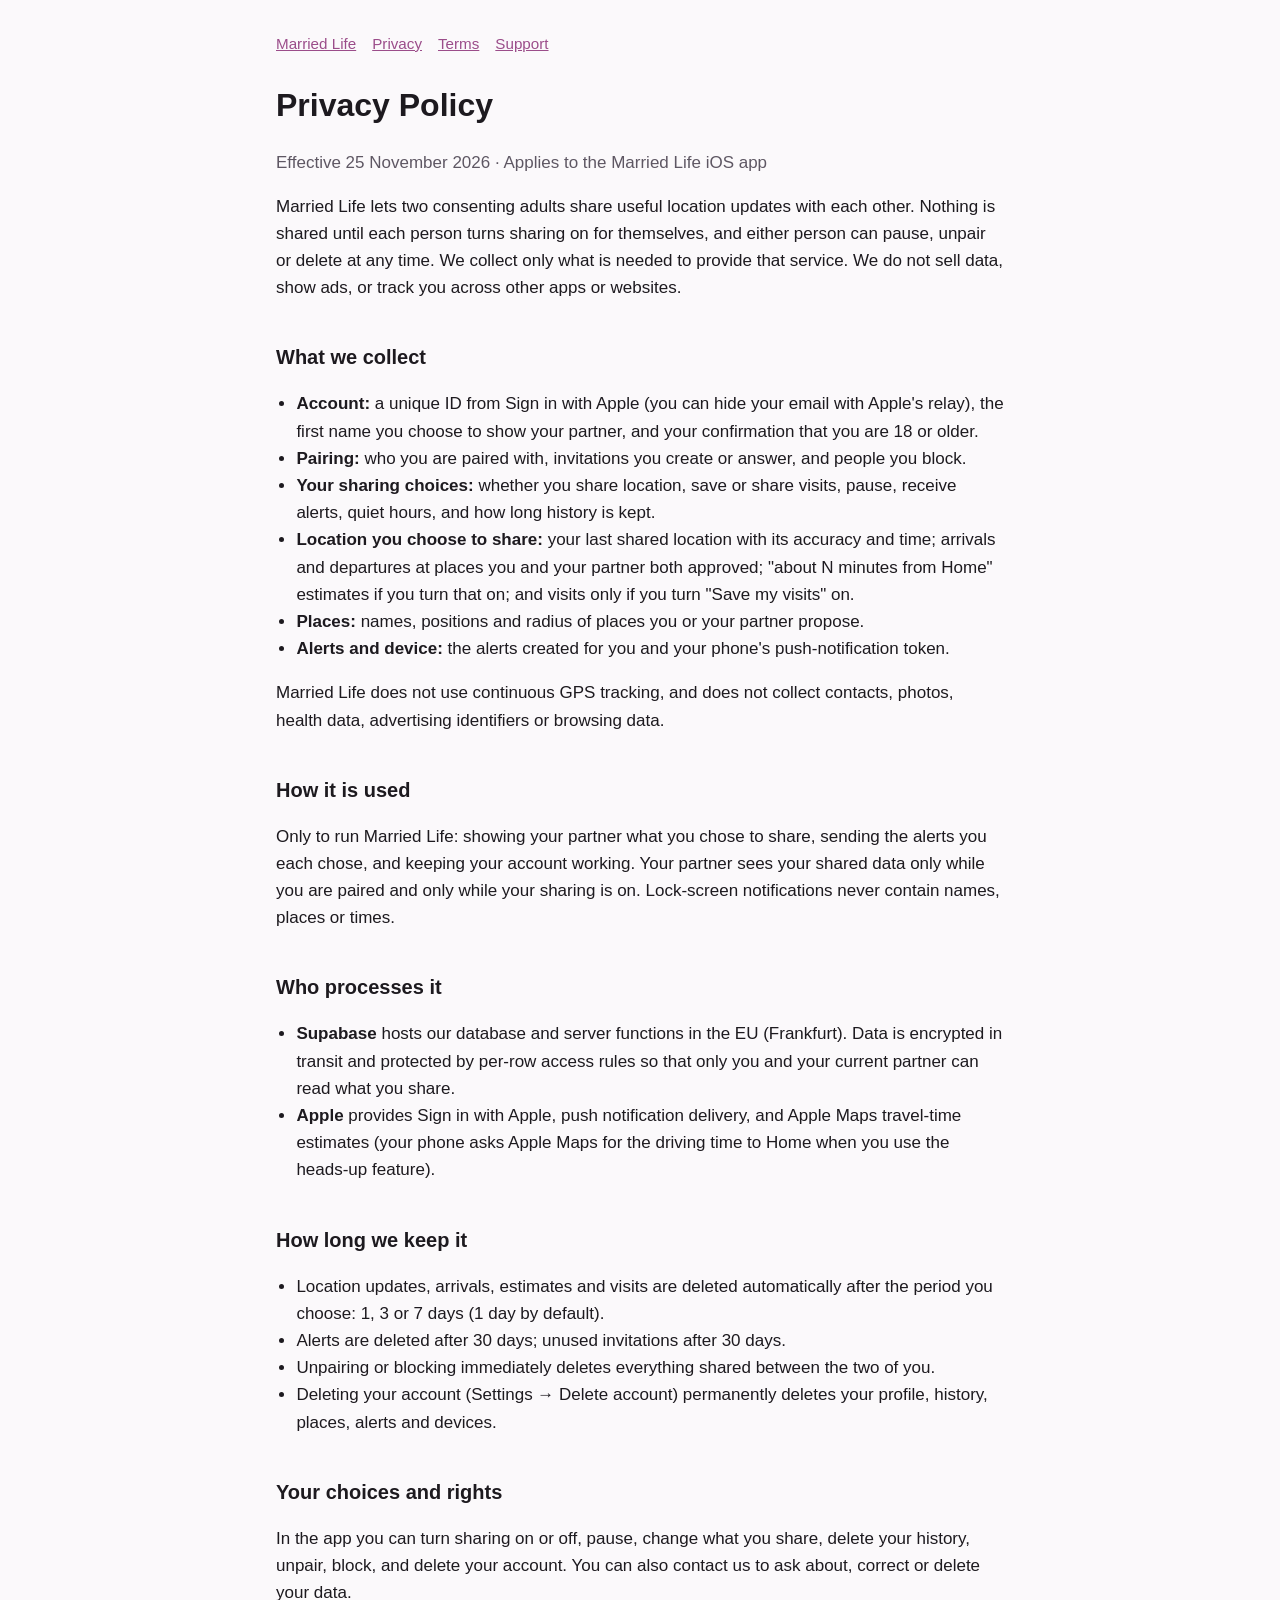
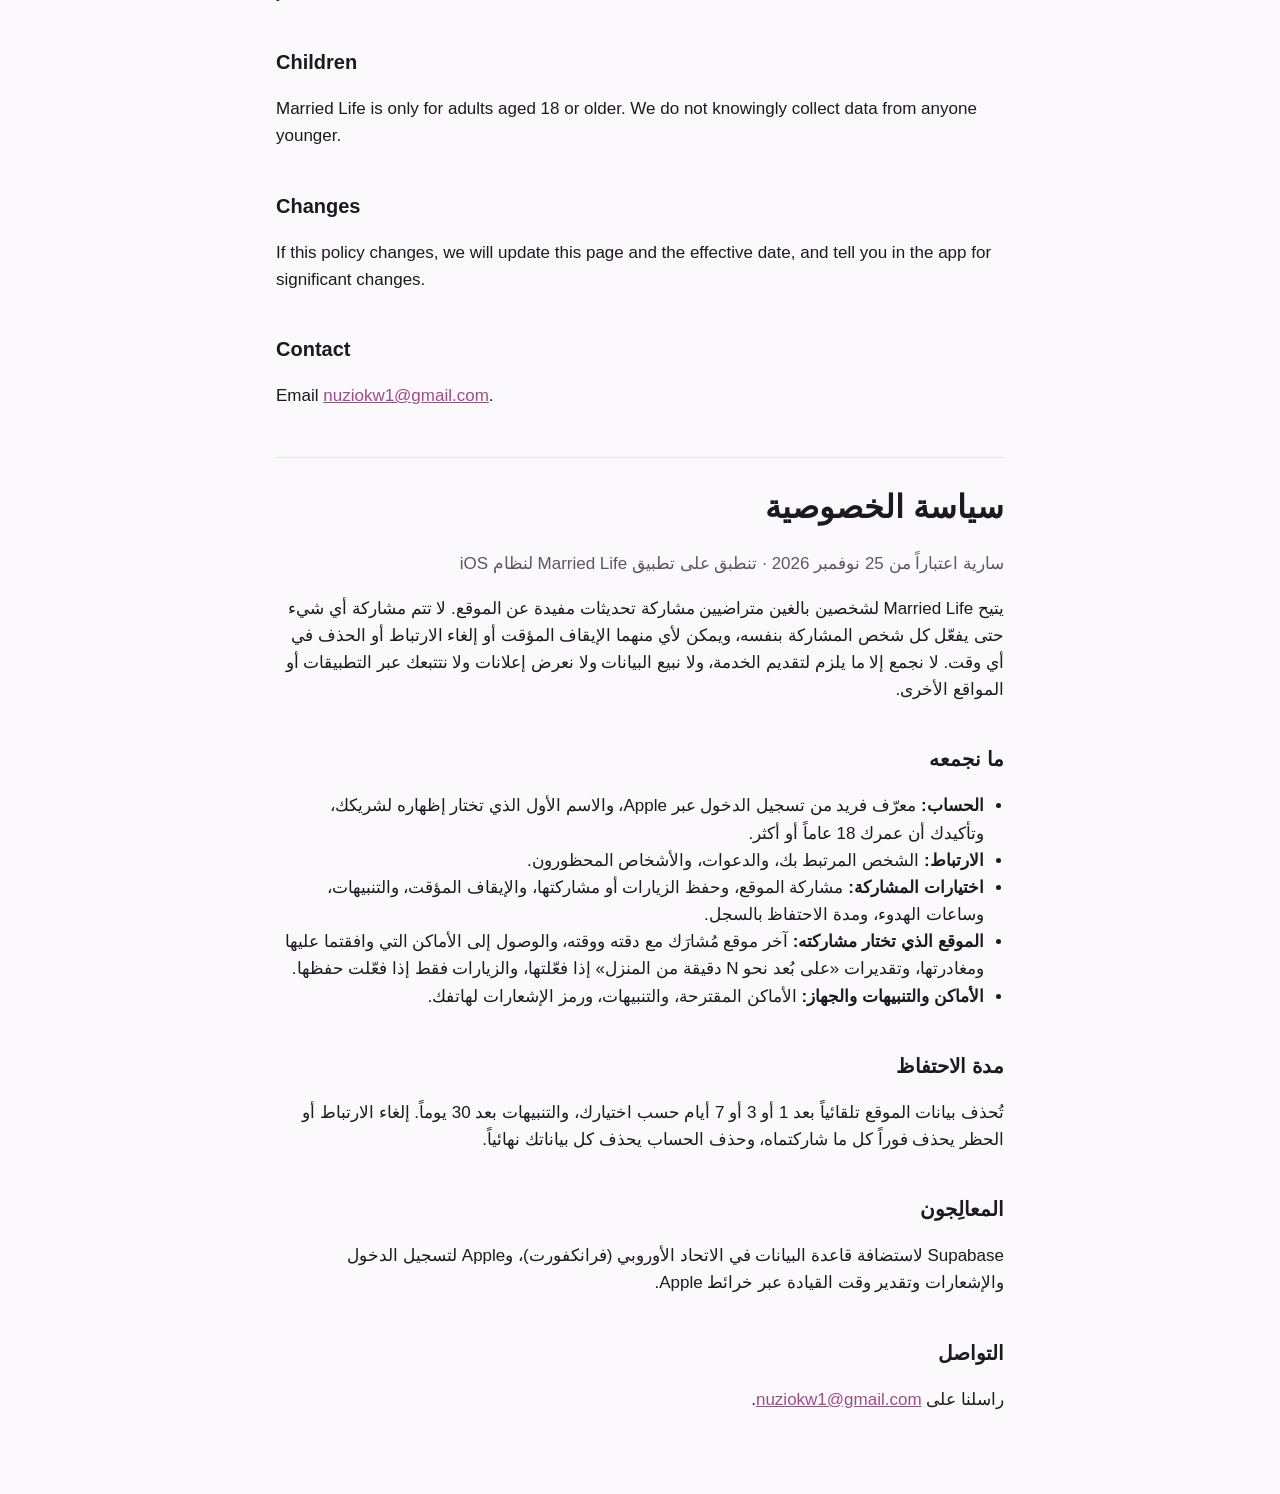
==== privacy.html @ 3875cae5 "Married Life privacy policy, terms and support pages" ====
<!doctype html>
<html lang="en"><head><meta charset="utf-8"><meta name="viewport" content="width=device-width, initial-scale=1">
<title>Married Life Privacy Policy</title><link rel="stylesheet" href="style.css"></head>
<body><main>
<nav><a href="./">Married Life</a><a href="privacy.html">Privacy</a><a href="terms.html">Terms</a><a href="support.html">Support</a></nav>
<h1>Privacy Policy</h1>
<p class="muted">Effective 25 November 2026 · Applies to the Married Life iOS app</p>

<p>Married Life lets two consenting adults share useful location updates with each other. Nothing is shared until each person turns sharing on for themselves, and either person can pause, unpair or delete at any time. We collect only what is needed to provide that service. We do not sell data, show ads, or track you across other apps or websites.</p>

<h2>What we collect</h2>
<ul>
<li><strong>Account:</strong> a unique ID from Sign in with Apple (you can hide your email with Apple's relay), the first name you choose to show your partner, and your confirmation that you are 18 or older.</li>
<li><strong>Pairing:</strong> who you are paired with, invitations you create or answer, and people you block.</li>
<li><strong>Your sharing choices:</strong> whether you share location, save or share visits, pause, receive alerts, quiet hours, and how long history is kept.</li>
<li><strong>Location you choose to share:</strong> your last shared location with its accuracy and time; arrivals and departures at places you and your partner both approved; "about N minutes from Home" estimates if you turn that on; and visits only if you turn "Save my visits" on.</li>
<li><strong>Places:</strong> names, positions and radius of places you or your partner propose.</li>
<li><strong>Alerts and device:</strong> the alerts created for you and your phone's push-notification token.</li>
</ul>
<p>Married Life does not use continuous GPS tracking, and does not collect contacts, photos, health data, advertising identifiers or browsing data.</p>

<h2>How it is used</h2>
<p>Only to run Married Life: showing your partner what you chose to share, sending the alerts you each chose, and keeping your account working. Your partner sees your shared data only while you are paired and only while your sharing is on. Lock-screen notifications never contain names, places or times.</p>

<h2>Who processes it</h2>
<ul>
<li><strong>Supabase</strong> hosts our database and server functions in the EU (Frankfurt). Data is encrypted in transit and protected by per-row access rules so that only you and your current partner can read what you share.</li>
<li><strong>Apple</strong> provides Sign in with Apple, push notification delivery, and Apple Maps travel-time estimates (your phone asks Apple Maps for the driving time to Home when you use the heads-up feature).</li>
</ul>

<h2>How long we keep it</h2>
<ul>
<li>Location updates, arrivals, estimates and visits are deleted automatically after the period you choose: 1, 3 or 7 days (1 day by default).</li>
<li>Alerts are deleted after 30 days; unused invitations after 30 days.</li>
<li>Unpairing or blocking immediately deletes everything shared between the two of you.</li>
<li>Deleting your account (Settings → Delete account) permanently deletes your profile, history, places, alerts and devices.</li>
</ul>

<h2>Your choices and rights</h2>
<p>In the app you can turn sharing on or off, pause, change what you share, delete your history, unpair, block, and delete your account. You can also contact us to ask about, correct or delete your data.</p>

<h2>Children</h2>
<p>Married Life is only for adults aged 18 or older. We do not knowingly collect data from anyone younger.</p>

<h2>Changes</h2>
<p>If this policy changes, we will update this page and the effective date, and tell you in the app for significant changes.</p>

<h2>Contact</h2>
<p>Email <a href="mailto:nuziokw1@gmail.com">nuziokw1@gmail.com</a>.</p>

<section class="ar" lang="ar">
<h1>سياسة الخصوصية</h1>
<p class="muted">سارية اعتباراً من 25 نوفمبر 2026 · تنطبق على تطبيق Married Life لنظام iOS</p>
<p>يتيح Married Life لشخصين بالغين متراضيين مشاركة تحديثات مفيدة عن الموقع. لا تتم مشاركة أي شيء حتى يفعّل كل شخص المشاركة بنفسه، ويمكن لأي منهما الإيقاف المؤقت أو إلغاء الارتباط أو الحذف في أي وقت. لا نجمع إلا ما يلزم لتقديم الخدمة، ولا نبيع البيانات ولا نعرض إعلانات ولا نتتبعك عبر التطبيقات أو المواقع الأخرى.</p>
<h2>ما نجمعه</h2>
<ul>
<li><strong>الحساب:</strong> معرّف فريد من تسجيل الدخول عبر Apple، والاسم الأول الذي تختار إظهاره لشريكك، وتأكيدك أن عمرك 18 عاماً أو أكثر.</li>
<li><strong>الارتباط:</strong> الشخص المرتبط بك، والدعوات، والأشخاص المحظورون.</li>
<li><strong>اختيارات المشاركة:</strong> مشاركة الموقع، وحفظ الزيارات أو مشاركتها، والإيقاف المؤقت، والتنبيهات، وساعات الهدوء، ومدة الاحتفاظ بالسجل.</li>
<li><strong>الموقع الذي تختار مشاركته:</strong> آخر موقع مُشارَك مع دقته ووقته، والوصول إلى الأماكن التي وافقتما عليها ومغادرتها، وتقديرات «على بُعد نحو N دقيقة من المنزل» إذا فعّلتها، والزيارات فقط إذا فعّلت حفظها.</li>
<li><strong>الأماكن والتنبيهات والجهاز:</strong> الأماكن المقترحة، والتنبيهات، ورمز الإشعارات لهاتفك.</li>
</ul>
<h2>مدة الاحتفاظ</h2>
<p>تُحذف بيانات الموقع تلقائياً بعد 1 أو 3 أو 7 أيام حسب اختيارك، والتنبيهات بعد 30 يوماً. إلغاء الارتباط أو الحظر يحذف فوراً كل ما شاركتماه، وحذف الحساب يحذف كل بياناتك نهائياً.</p>
<h2>المعالِجون</h2>
<p>Supabase لاستضافة قاعدة البيانات في الاتحاد الأوروبي (فرانكفورت)، وApple لتسجيل الدخول والإشعارات وتقدير وقت القيادة عبر خرائط Apple.</p>
<h2>التواصل</h2>
<p>راسلنا على <a href="mailto:nuziokw1@gmail.com">nuziokw1@gmail.com</a>.</p>
</section>
</main></body></html>
---- style.css ----
:root { --bg:#fbf9fb; --fg:#1d1a1f; --muted:#5e5763; --accent:#9b4d8a; --card:#ffffff; --line:#e7e1e8; }
@media (prefers-color-scheme: dark) { :root { --bg:#141215; --fg:#f2eef3; --muted:#b3aab7; --accent:#d9a6cc; --card:#1e1b20; --line:#332e36; } }
* { box-sizing: border-box; }
body { margin:0; background:var(--bg); color:var(--fg); font:17px/1.6 -apple-system, BlinkMacSystemFont, "Segoe UI", "Noto Naskh Arabic", sans-serif; }
main { max-width: 760px; margin: 0 auto; padding: 32px 16px 64px; }
h1 { font-size: 2rem; margin: 0 0 4px; } h2 { margin-top: 2em; font-size: 1.25rem; }
.muted { color: var(--muted); } a { color: var(--accent); }
nav { display:flex; gap:16px; flex-wrap:wrap; margin-bottom: 24px; font-size: .95rem; }
section.ar { direction: rtl; text-align: right; border-top: 1px solid var(--line); margin-top: 48px; padding-top: 24px; }
ul { padding-inline-start: 1.2em; }
.card { background: var(--card); border:1px solid var(--line); border-radius: 14px; padding: 16px 20px; }
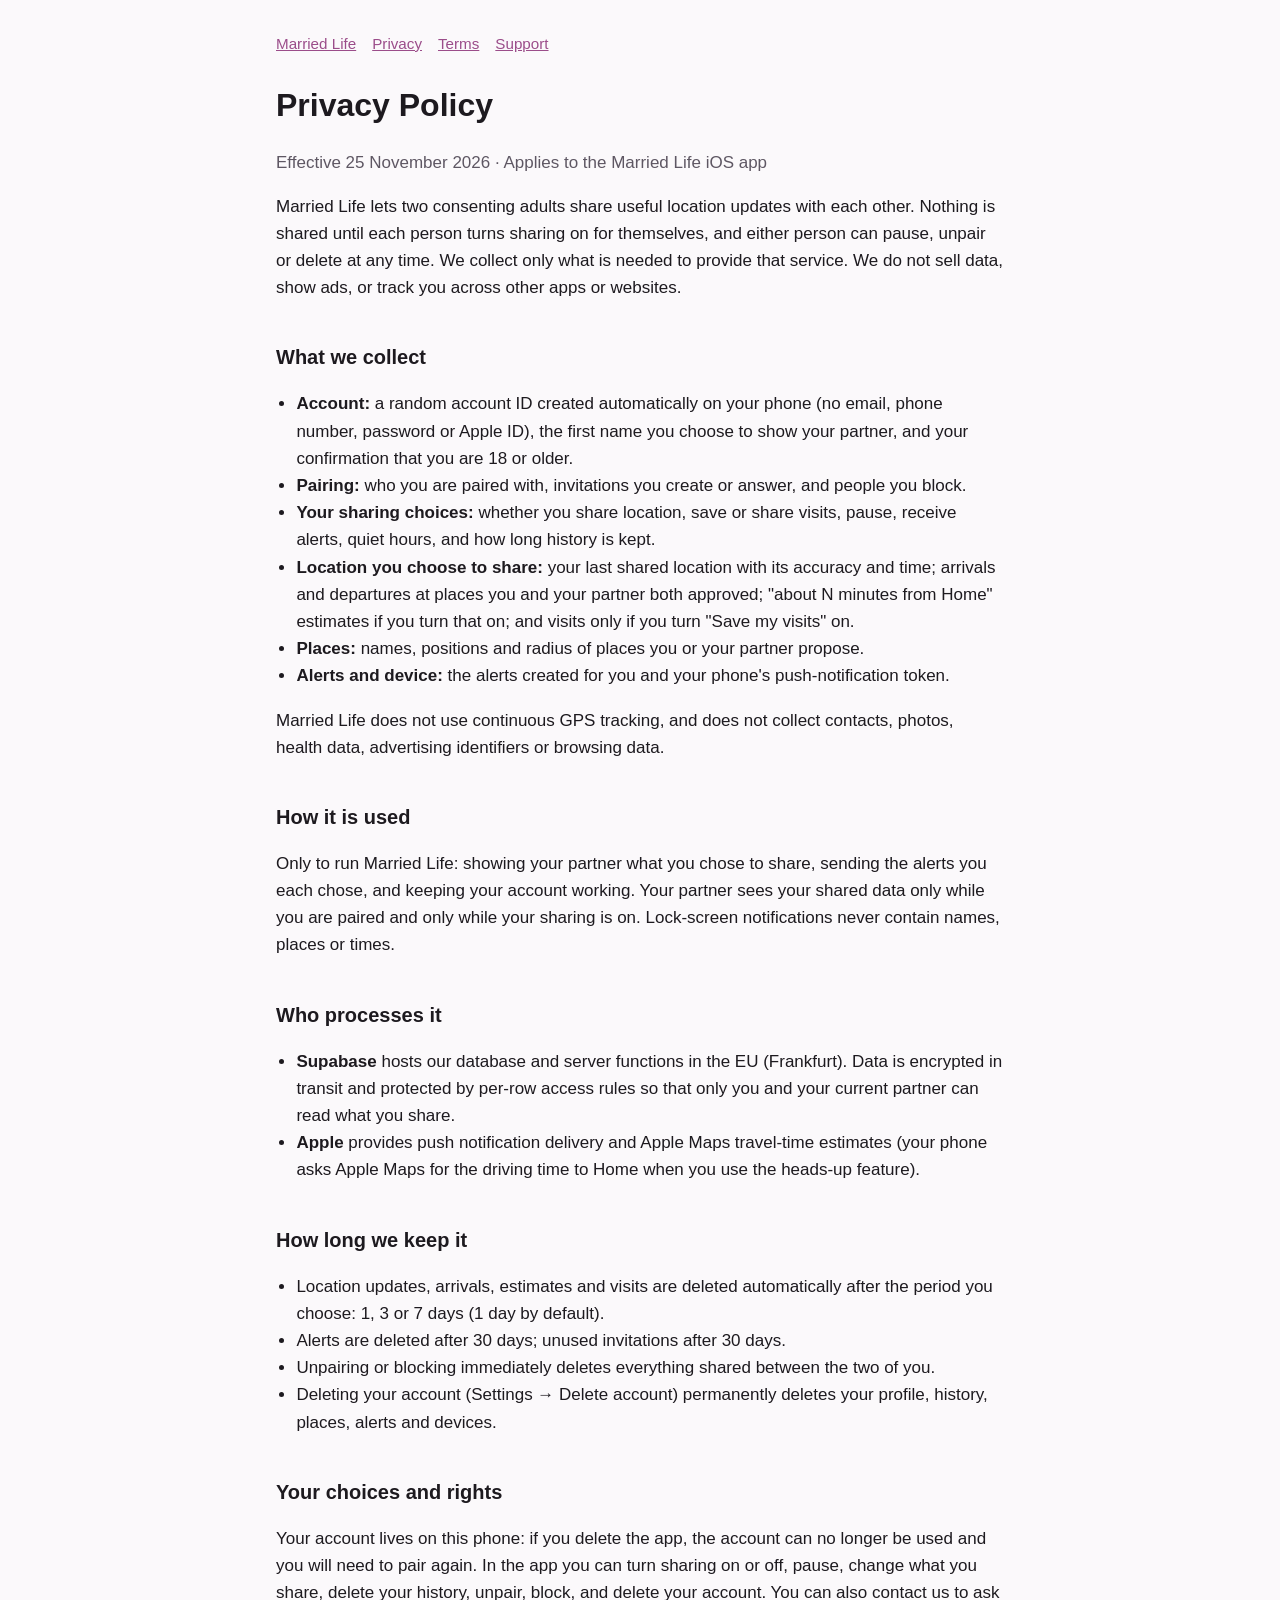
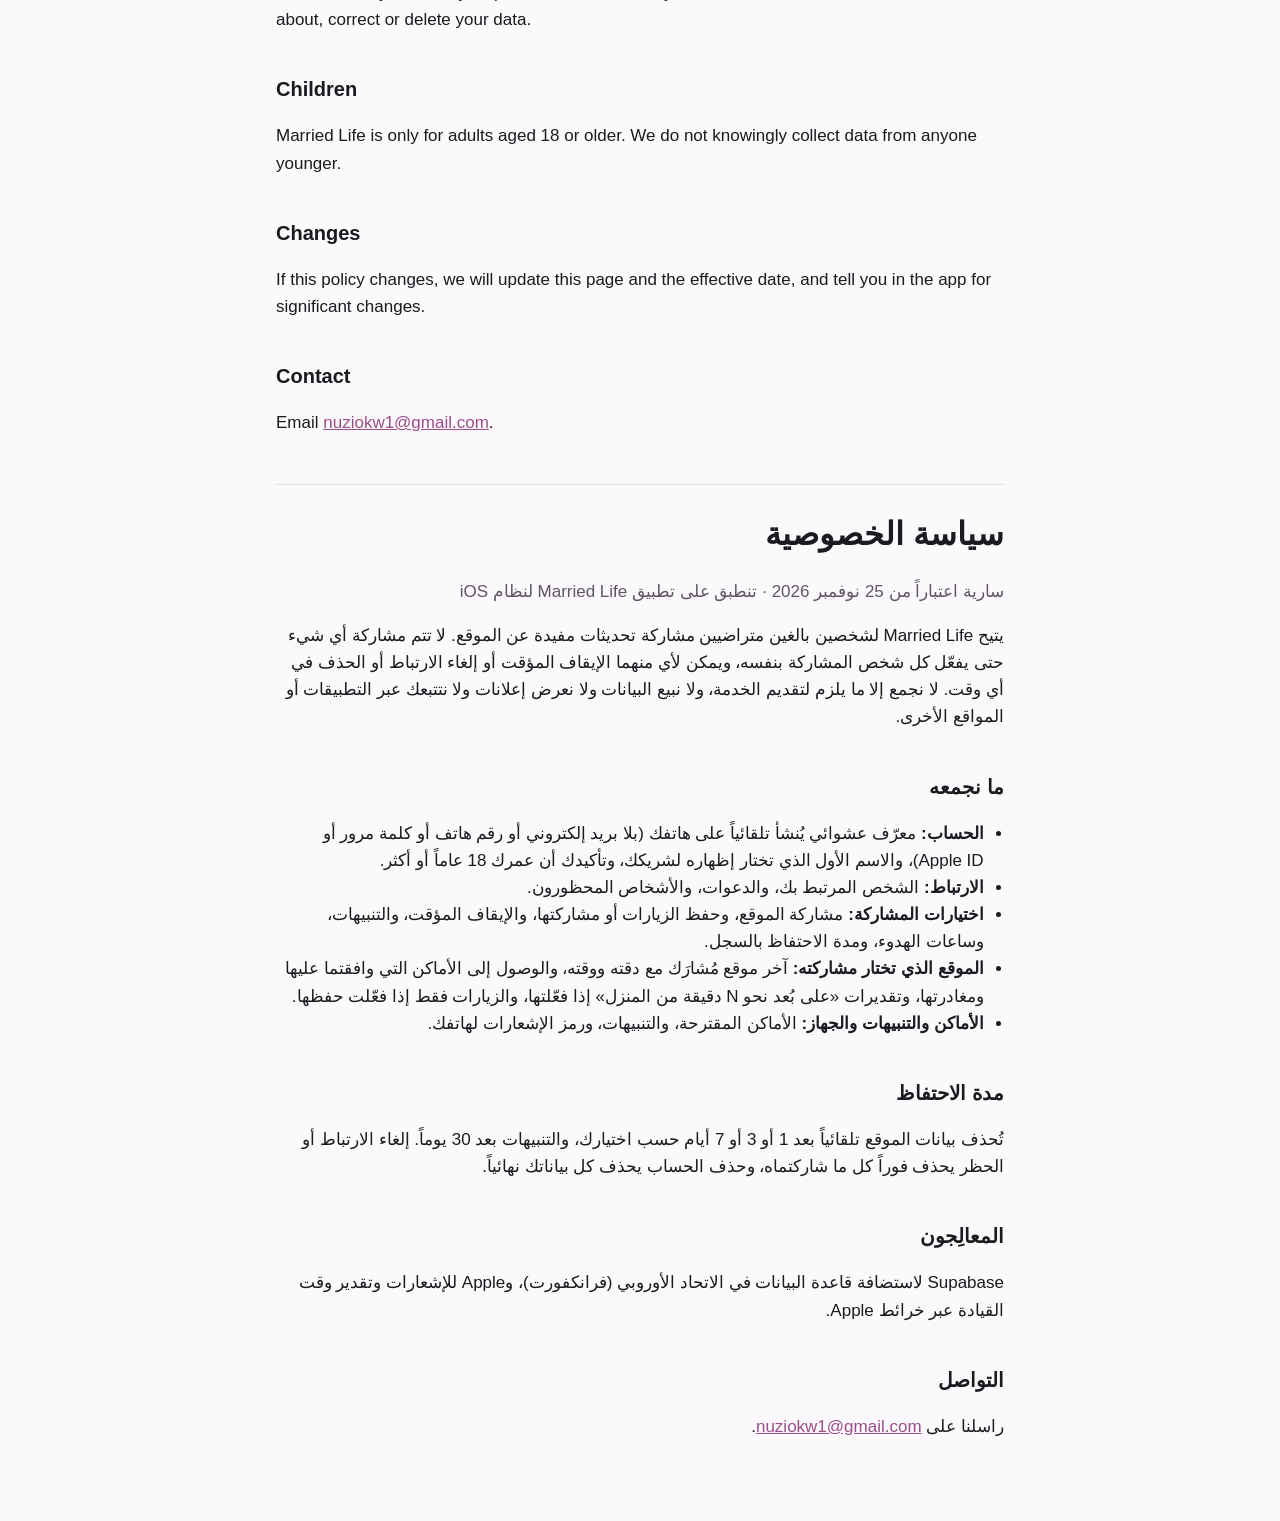
==== commit 4ade9a21: "Privacy policy: no-login accounts" ====
--- a/privacy.html
+++ b/privacy.html
@@ -10,7 +10,7 @@
 
 <h2>What we collect</h2>
 <ul>
-<li><strong>Account:</strong> a unique ID from Sign in with Apple (you can hide your email with Apple's relay), the first name you choose to show your partner, and your confirmation that you are 18 or older.</li>
+<li><strong>Account:</strong> a random account ID created automatically on your phone (no email, phone number, password or Apple ID), the first name you choose to show your partner, and your confirmation that you are 18 or older.</li>
 <li><strong>Pairing:</strong> who you are paired with, invitations you create or answer, and people you block.</li>
 <li><strong>Your sharing choices:</strong> whether you share location, save or share visits, pause, receive alerts, quiet hours, and how long history is kept.</li>
 <li><strong>Location you choose to share:</strong> your last shared location with its accuracy and time; arrivals and departures at places you and your partner both approved; "about N minutes from Home" estimates if you turn that on; and visits only if you turn "Save my visits" on.</li>
@@ -25,7 +25,7 @@
 <h2>Who processes it</h2>
 <ul>
 <li><strong>Supabase</strong> hosts our database and server functions in the EU (Frankfurt). Data is encrypted in transit and protected by per-row access rules so that only you and your current partner can read what you share.</li>
-<li><strong>Apple</strong> provides Sign in with Apple, push notification delivery, and Apple Maps travel-time estimates (your phone asks Apple Maps for the driving time to Home when you use the heads-up feature).</li>
+<li><strong>Apple</strong> provides push notification delivery and Apple Maps travel-time estimates (your phone asks Apple Maps for the driving time to Home when you use the heads-up feature).</li>
 </ul>
 
 <h2>How long we keep it</h2>
@@ -37,7 +37,7 @@
 </ul>
 
 <h2>Your choices and rights</h2>
-<p>In the app you can turn sharing on or off, pause, change what you share, delete your history, unpair, block, and delete your account. You can also contact us to ask about, correct or delete your data.</p>
+<p>Your account lives on this phone: if you delete the app, the account can no longer be used and you will need to pair again. In the app you can turn sharing on or off, pause, change what you share, delete your history, unpair, block, and delete your account. You can also contact us to ask about, correct or delete your data.</p>
 
 <h2>Children</h2>
 <p>Married Life is only for adults aged 18 or older. We do not knowingly collect data from anyone younger.</p>
@@ -54,7 +54,7 @@
 <p>يتيح Married Life لشخصين بالغين متراضيين مشاركة تحديثات مفيدة عن الموقع. لا تتم مشاركة أي شيء حتى يفعّل كل شخص المشاركة بنفسه، ويمكن لأي منهما الإيقاف المؤقت أو إلغاء الارتباط أو الحذف في أي وقت. لا نجمع إلا ما يلزم لتقديم الخدمة، ولا نبيع البيانات ولا نعرض إعلانات ولا نتتبعك عبر التطبيقات أو المواقع الأخرى.</p>
 <h2>ما نجمعه</h2>
 <ul>
-<li><strong>الحساب:</strong> معرّف فريد من تسجيل الدخول عبر Apple، والاسم الأول الذي تختار إظهاره لشريكك، وتأكيدك أن عمرك 18 عاماً أو أكثر.</li>
+<li><strong>الحساب:</strong> معرّف عشوائي يُنشأ تلقائياً على هاتفك (بلا بريد إلكتروني أو رقم هاتف أو كلمة مرور أو Apple ID)، والاسم الأول الذي تختار إظهاره لشريكك، وتأكيدك أن عمرك 18 عاماً أو أكثر.</li>
 <li><strong>الارتباط:</strong> الشخص المرتبط بك، والدعوات، والأشخاص المحظورون.</li>
 <li><strong>اختيارات المشاركة:</strong> مشاركة الموقع، وحفظ الزيارات أو مشاركتها، والإيقاف المؤقت، والتنبيهات، وساعات الهدوء، ومدة الاحتفاظ بالسجل.</li>
 <li><strong>الموقع الذي تختار مشاركته:</strong> آخر موقع مُشارَك مع دقته ووقته، والوصول إلى الأماكن التي وافقتما عليها ومغادرتها، وتقديرات «على بُعد نحو N دقيقة من المنزل» إذا فعّلتها، والزيارات فقط إذا فعّلت حفظها.</li>
@@ -63,7 +63,7 @@
 <h2>مدة الاحتفاظ</h2>
 <p>تُحذف بيانات الموقع تلقائياً بعد 1 أو 3 أو 7 أيام حسب اختيارك، والتنبيهات بعد 30 يوماً. إلغاء الارتباط أو الحظر يحذف فوراً كل ما شاركتماه، وحذف الحساب يحذف كل بياناتك نهائياً.</p>
 <h2>المعالِجون</h2>
-<p>Supabase لاستضافة قاعدة البيانات في الاتحاد الأوروبي (فرانكفورت)، وApple لتسجيل الدخول والإشعارات وتقدير وقت القيادة عبر خرائط Apple.</p>
+<p>Supabase لاستضافة قاعدة البيانات في الاتحاد الأوروبي (فرانكفورت)، وApple للإشعارات وتقدير وقت القيادة عبر خرائط Apple.</p>
 <h2>التواصل</h2>
 <p>راسلنا على <a href="mailto:nuziokw1@gmail.com">nuziokw1@gmail.com</a>.</p>
 </section>
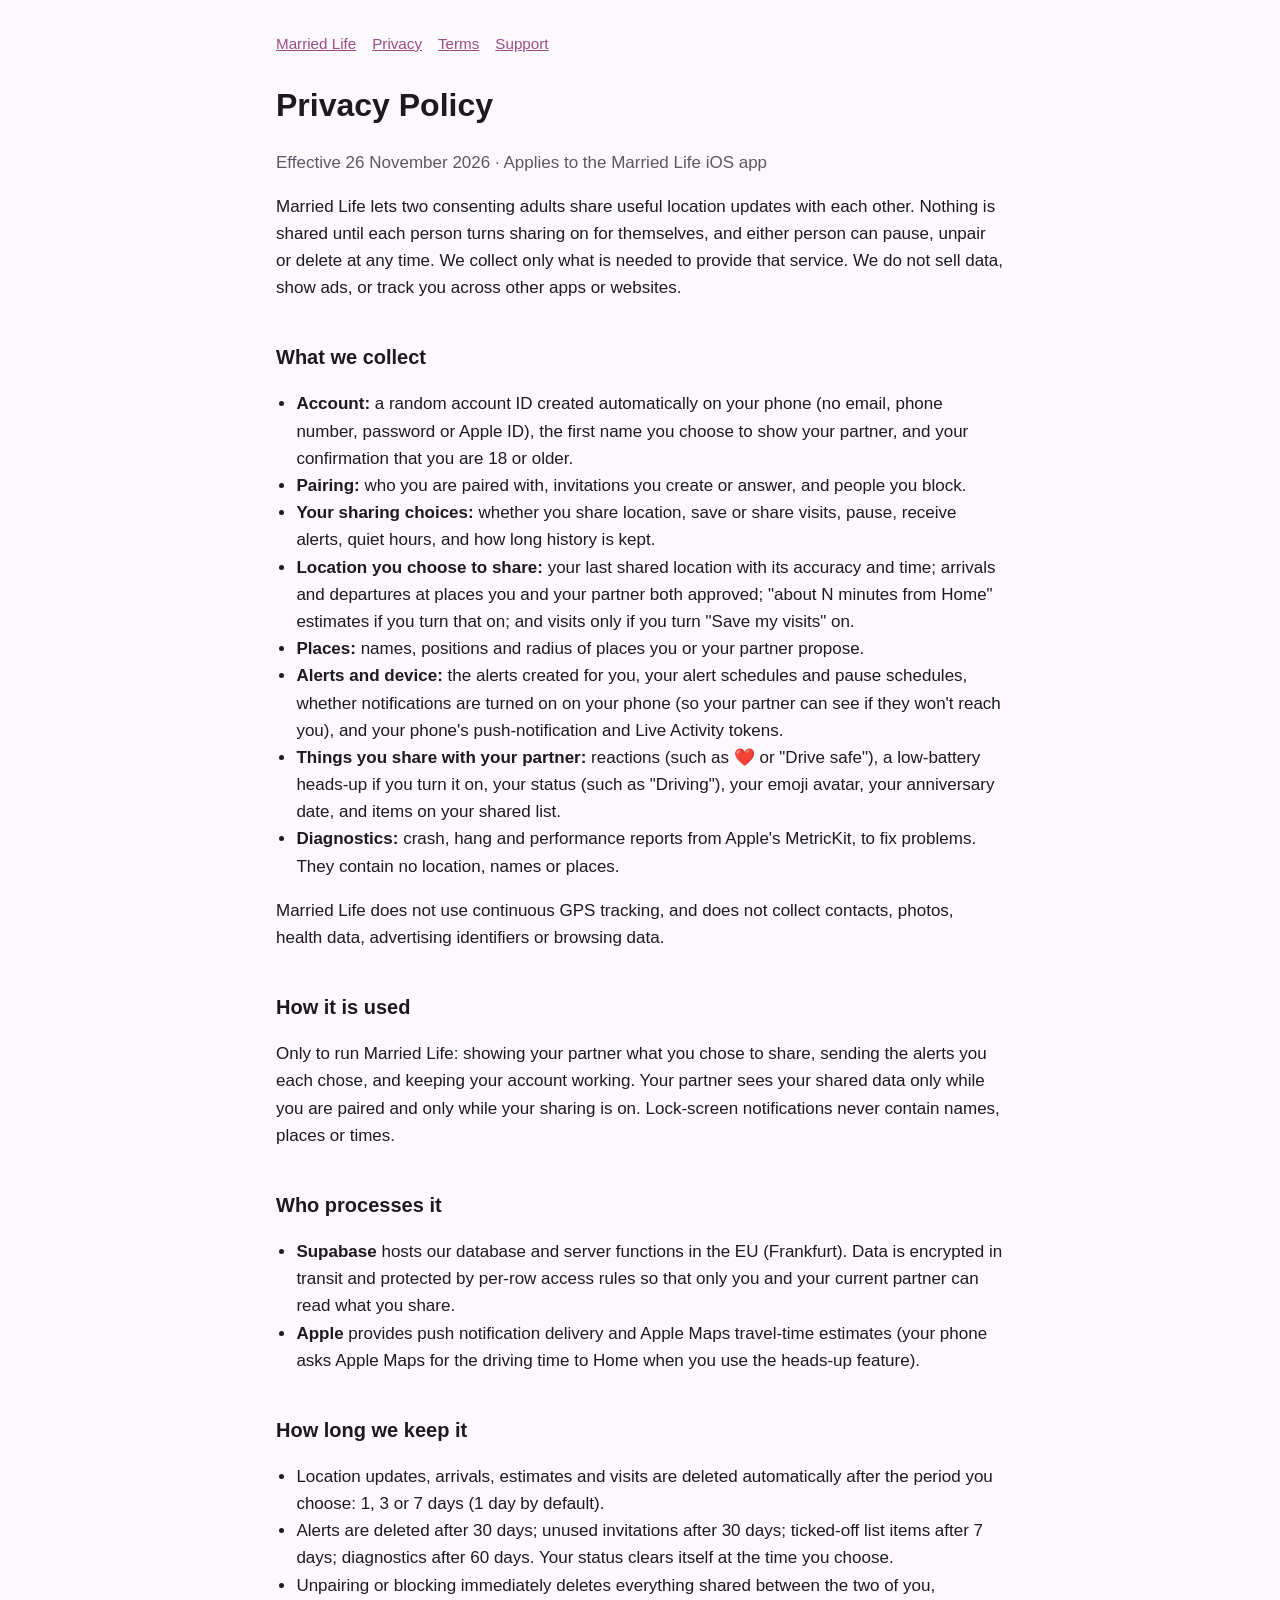
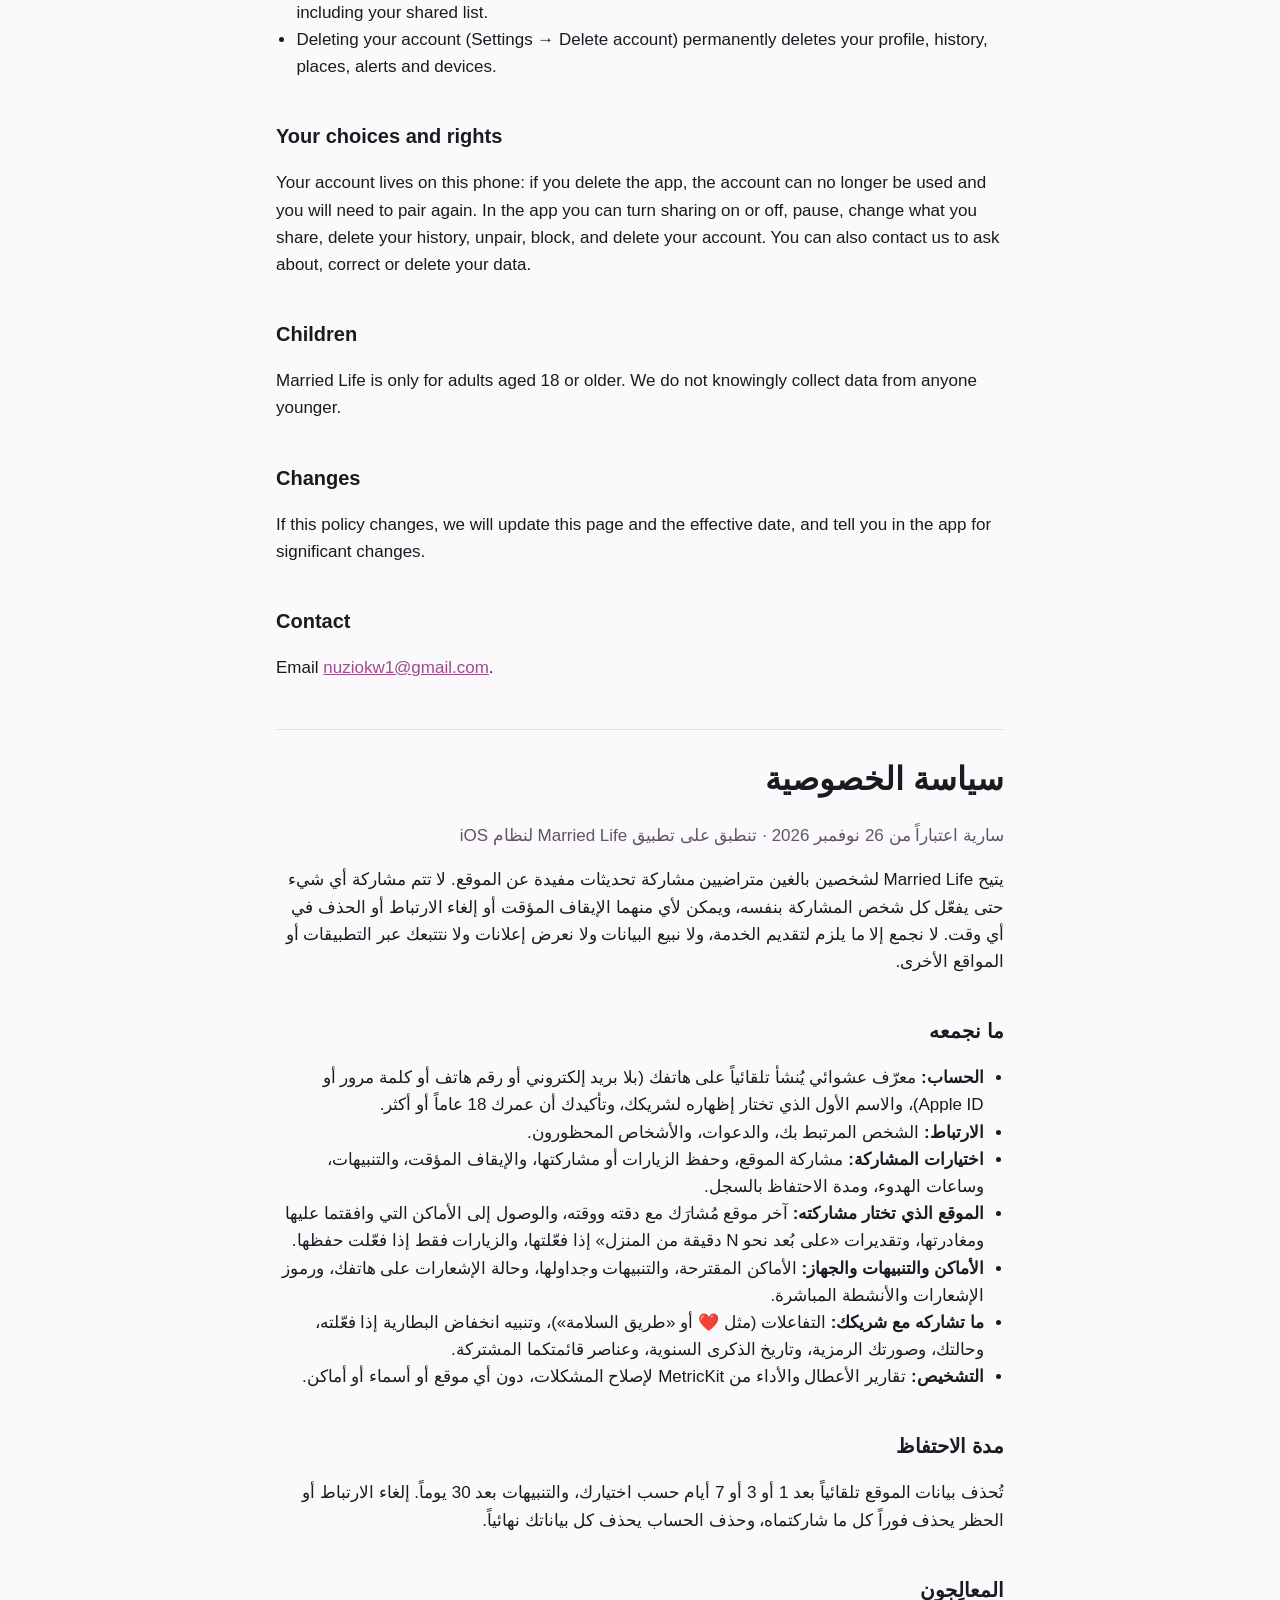
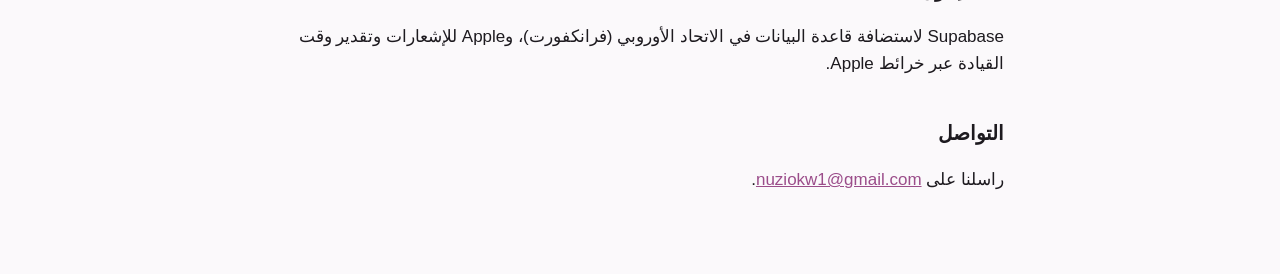
==== commit a02d248d: "Privacy policy: status, list, reactions, schedules, diagnostics Co-Authored-By: Claude Opus 5.5 <nor" ====
--- a/privacy.html
+++ b/privacy.html
@@ -4,7 +4,7 @@
 <body><main>
 <nav><a href="./">Married Life</a><a href="privacy.html">Privacy</a><a href="terms.html">Terms</a><a href="support.html">Support</a></nav>
 <h1>Privacy Policy</h1>
-<p class="muted">Effective 25 November 2026 · Applies to the Married Life iOS app</p>
+<p class="muted">Effective 26 November 2026 · Applies to the Married Life iOS app</p>
 
 <p>Married Life lets two consenting adults share useful location updates with each other. Nothing is shared until each person turns sharing on for themselves, and either person can pause, unpair or delete at any time. We collect only what is needed to provide that service. We do not sell data, show ads, or track you across other apps or websites.</p>
 
@@ -15,7 +15,9 @@
 <li><strong>Your sharing choices:</strong> whether you share location, save or share visits, pause, receive alerts, quiet hours, and how long history is kept.</li>
 <li><strong>Location you choose to share:</strong> your last shared location with its accuracy and time; arrivals and departures at places you and your partner both approved; "about N minutes from Home" estimates if you turn that on; and visits only if you turn "Save my visits" on.</li>
 <li><strong>Places:</strong> names, positions and radius of places you or your partner propose.</li>
-<li><strong>Alerts and device:</strong> the alerts created for you and your phone's push-notification token.</li>
+<li><strong>Alerts and device:</strong> the alerts created for you, your alert schedules and pause schedules, whether notifications are turned on on your phone (so your partner can see if they won't reach you), and your phone's push-notification and Live Activity tokens.</li>
+<li><strong>Things you share with your partner:</strong> reactions (such as ❤️ or "Drive safe"), a low-battery heads-up if you turn it on, your status (such as "Driving"), your emoji avatar, your anniversary date, and items on your shared list.</li>
+<li><strong>Diagnostics:</strong> crash, hang and performance reports from Apple's MetricKit, to fix problems. They contain no location, names or places.</li>
 </ul>
 <p>Married Life does not use continuous GPS tracking, and does not collect contacts, photos, health data, advertising identifiers or browsing data.</p>
 
@@ -31,8 +33,8 @@
 <h2>How long we keep it</h2>
 <ul>
 <li>Location updates, arrivals, estimates and visits are deleted automatically after the period you choose: 1, 3 or 7 days (1 day by default).</li>
-<li>Alerts are deleted after 30 days; unused invitations after 30 days.</li>
-<li>Unpairing or blocking immediately deletes everything shared between the two of you.</li>
+<li>Alerts are deleted after 30 days; unused invitations after 30 days; ticked-off list items after 7 days; diagnostics after 60 days. Your status clears itself at the time you choose.</li>
+<li>Unpairing or blocking immediately deletes everything shared between the two of you, including your shared list.</li>
 <li>Deleting your account (Settings → Delete account) permanently deletes your profile, history, places, alerts and devices.</li>
 </ul>
 
@@ -50,7 +52,7 @@
 
 <section class="ar" lang="ar">
 <h1>سياسة الخصوصية</h1>
-<p class="muted">سارية اعتباراً من 25 نوفمبر 2026 · تنطبق على تطبيق Married Life لنظام iOS</p>
+<p class="muted">سارية اعتباراً من 26 نوفمبر 2026 · تنطبق على تطبيق Married Life لنظام iOS</p>
 <p>يتيح Married Life لشخصين بالغين متراضيين مشاركة تحديثات مفيدة عن الموقع. لا تتم مشاركة أي شيء حتى يفعّل كل شخص المشاركة بنفسه، ويمكن لأي منهما الإيقاف المؤقت أو إلغاء الارتباط أو الحذف في أي وقت. لا نجمع إلا ما يلزم لتقديم الخدمة، ولا نبيع البيانات ولا نعرض إعلانات ولا نتتبعك عبر التطبيقات أو المواقع الأخرى.</p>
 <h2>ما نجمعه</h2>
 <ul>
@@ -58,7 +60,9 @@
 <li><strong>الارتباط:</strong> الشخص المرتبط بك، والدعوات، والأشخاص المحظورون.</li>
 <li><strong>اختيارات المشاركة:</strong> مشاركة الموقع، وحفظ الزيارات أو مشاركتها، والإيقاف المؤقت، والتنبيهات، وساعات الهدوء، ومدة الاحتفاظ بالسجل.</li>
 <li><strong>الموقع الذي تختار مشاركته:</strong> آخر موقع مُشارَك مع دقته ووقته، والوصول إلى الأماكن التي وافقتما عليها ومغادرتها، وتقديرات «على بُعد نحو N دقيقة من المنزل» إذا فعّلتها، والزيارات فقط إذا فعّلت حفظها.</li>
-<li><strong>الأماكن والتنبيهات والجهاز:</strong> الأماكن المقترحة، والتنبيهات، ورمز الإشعارات لهاتفك.</li>
+<li><strong>الأماكن والتنبيهات والجهاز:</strong> الأماكن المقترحة، والتنبيهات وجداولها، وحالة الإشعارات على هاتفك، ورموز الإشعارات والأنشطة المباشرة.</li>
+<li><strong>ما تشاركه مع شريكك:</strong> التفاعلات (مثل ❤️ أو «طريق السلامة»)، وتنبيه انخفاض البطارية إذا فعّلته، وحالتك، وصورتك الرمزية، وتاريخ الذكرى السنوية، وعناصر قائمتكما المشتركة.</li>
+<li><strong>التشخيص:</strong> تقارير الأعطال والأداء من MetricKit لإصلاح المشكلات، دون أي موقع أو أسماء أو أماكن.</li>
 </ul>
 <h2>مدة الاحتفاظ</h2>
 <p>تُحذف بيانات الموقع تلقائياً بعد 1 أو 3 أو 7 أيام حسب اختيارك، والتنبيهات بعد 30 يوماً. إلغاء الارتباط أو الحظر يحذف فوراً كل ما شاركتماه، وحذف الحساب يحذف كل بياناتك نهائياً.</p>
